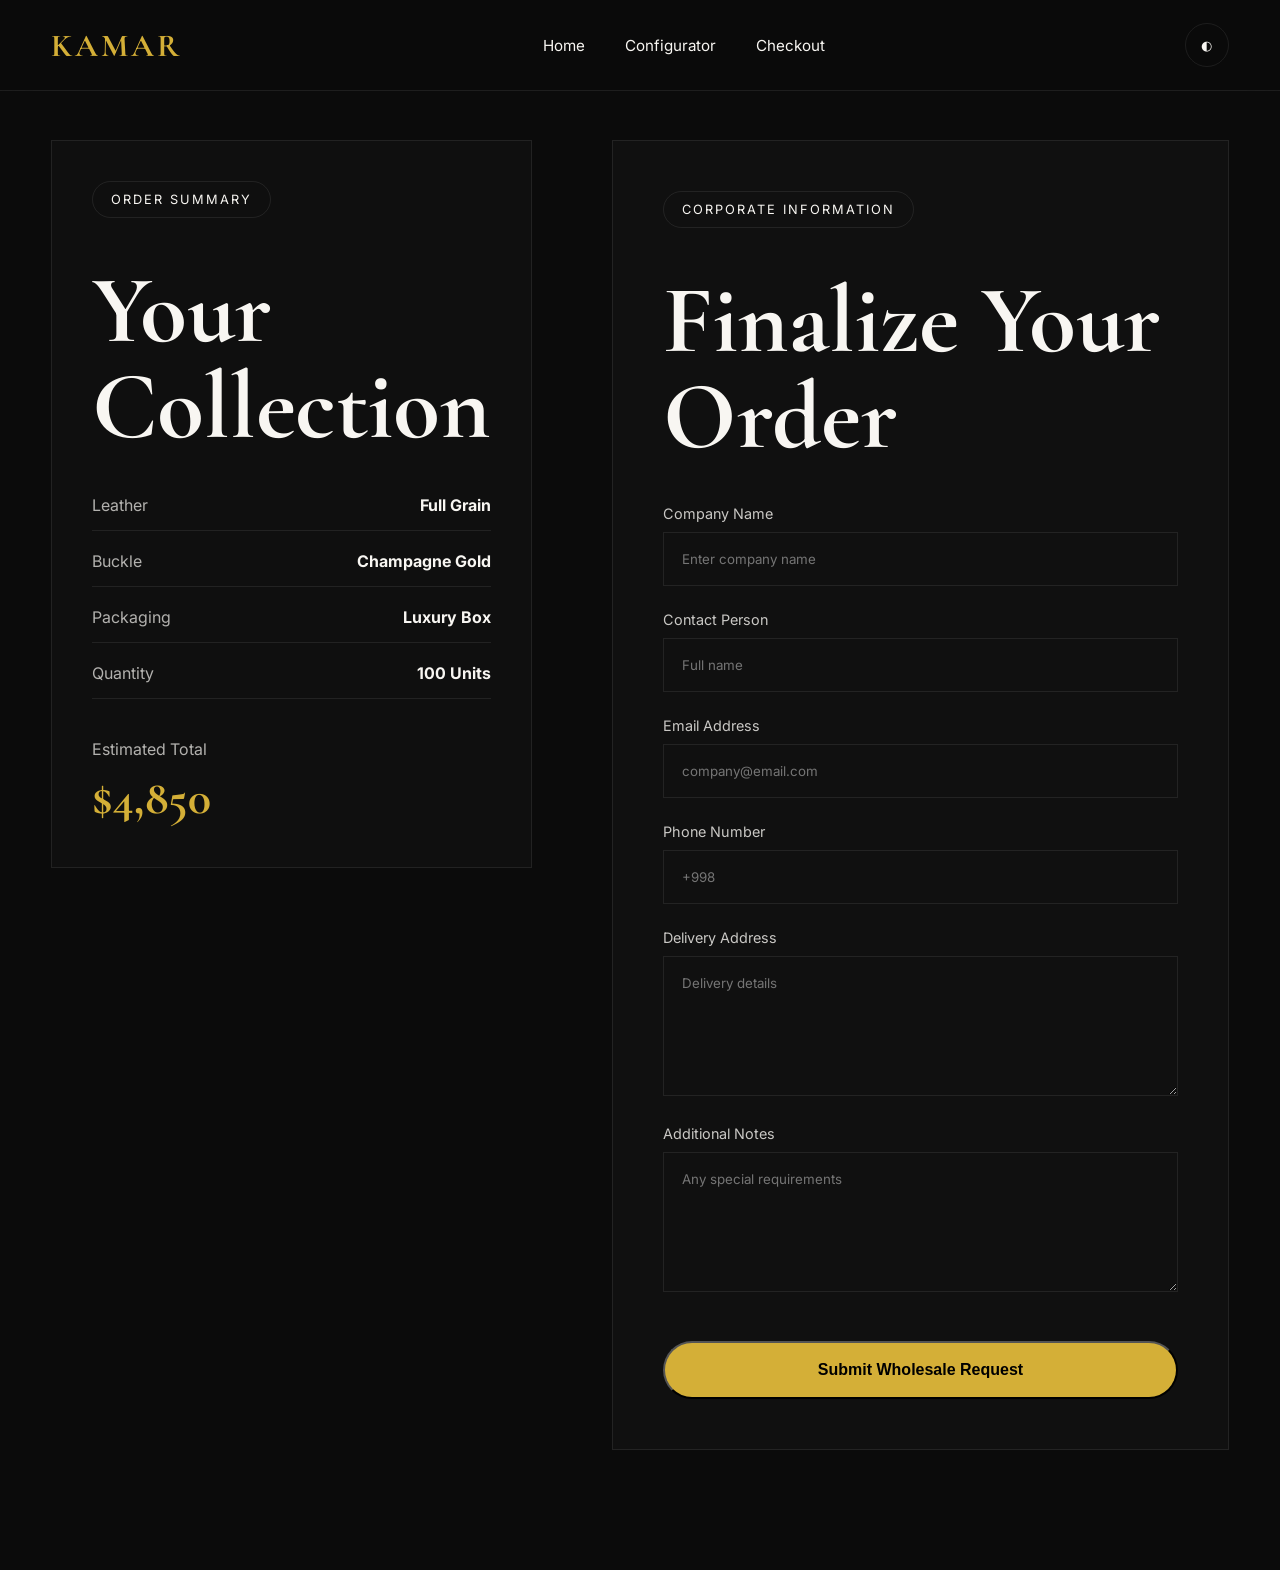
==== checkout.html @ 21da8a41 "Belt" ====
<!DOCTYPE html>
<html lang="en">
<head>

<meta charset="UTF-8">
<meta name="viewport" content="width=device-width, initial-scale=1.0">

<title>KAMAR | Corporate Checkout</title>

<link rel="preconnect" href="https://fonts.googleapis.com">
<link rel="preconnect" href="https://fonts.gstatic.com" crossorigin>

<link href="https://fonts.googleapis.com/css2?family=Cormorant+Garamond:wght@400;500;600;700&family=Inter:wght@300;400;500;600&display=swap" rel="stylesheet">

<link rel="stylesheet" href="assets/css/style.css">

</head>

<body>

<header class="header">

<div class="container">

<nav class="navbar">

<a href="index.html" class="logo">
KAMAR
</a>

<ul class="nav-links">

<li>
<a href="index.html">Home</a>
</li>

<li>
<a href="configurator.html">Configurator</a>
</li>

<li>
<a href="#">Checkout</a>
</li>

</ul>

<div class="nav-actions">

<button id="themeToggle" class="theme-btn">
◐
</button>

</div>

</nav>

</div>

</header>

<section class="checkout-page">

<div class="container">

<div class="checkout-grid">

<!-- ORDER SUMMARY -->

<div class="order-summary">

<span class="eyebrow">
Order Summary
</span>

<h2>
Your Collection
</h2>

<div class="summary-box">

<div class="summary-row">
<span>Leather</span>
<strong>Full Grain</strong>
</div>

<div class="summary-row">
<span>Buckle</span>
<strong>Champagne Gold</strong>
</div>

<div class="summary-row">
<span>Packaging</span>
<strong>Luxury Box</strong>
</div>

<div class="summary-row">
<span>Quantity</span>
<strong>100 Units</strong>
</div>

</div>

<div class="summary-total">

<span>Estimated Total</span>

<h3>
$4,850
</h3>

</div>

</div>

<!-- FORM -->

<div class="checkout-form">

<span class="eyebrow">
Corporate Information
</span>

<h2>
Finalize
Your Order
</h2>

<form>

<div class="form-group">

<label>
Company Name
</label>

<input
type="text"
placeholder="Enter company name">

</div>

<div class="form-group">

<label>
Contact Person
</label>

<input
type="text"
placeholder="Full name">

</div>

<div class="form-group">

<label>
Email Address
</label>

<input
type="email"
placeholder="company@email.com">

</div>

<div class="form-group">

<label>
Phone Number
</label>

<input
type="tel"
placeholder="+998">

</div>

<div class="form-group">

<label>
Delivery Address
</label>

<textarea
placeholder="Delivery details"></textarea>

</div>

<div class="form-group">

<label>
Additional Notes
</label>

<textarea
placeholder="Any special requirements"></textarea>

</div>

<button
type="submit"
class="btn-primary checkout-btn">

Submit Wholesale Request

</button>

</form>

</div>

</div>

</div>

</section>

<script src="assets/js/main.js"></script>

</body>
</html>
---- assets/css/style.css ----
:root {
  --obsidian: #0b0b0b;
  --espresso: #1a1512;
  --gold: #d4af37;
  --gold-soft: #b99528;
  --ivory: #f8f6f2;

  --ghost: rgba(255, 255, 255, 0.08);
  --ghost2: rgba(255, 255, 255, 0.04);

  --hero: clamp(4rem, 12vw, 12rem);
  --display: clamp(3rem, 8vw, 6rem);
  --h1: clamp(2rem, 5vw, 4rem);
  --h2: clamp(1.5rem, 4vw, 3rem);

  --body: clamp(0.95rem, 1vw, 1.1rem);
}

* {
  margin: 0;
  padding: 0;
  box-sizing: border-box;
}

html {
  scroll-behavior: smooth;
}

body {
  background: var(--obsidian);
  color: var(--ivory);

  font-family: "Inter", sans-serif;

  overflow-x: hidden;
}

a {
  text-decoration: none;
  color: inherit;
}

img {
  display: block;
  max-width: 100%;
}

.container {
  width: min(92%, 1500px);
  margin: auto;
}

/* SCROLLBAR */

::-webkit-scrollbar {
  width: 10px;
}

::-webkit-scrollbar-track {
  background: #080808;
}

::-webkit-scrollbar-thumb {
  background: var(--gold);
  border-radius: 20px;
}

/* NOISE */

.noise {
  position: fixed;
  inset: 0;

  background-image: radial-gradient(
    circle at 20% 20%,
    rgba(255, 255, 255, 0.02) 1px,
    transparent 1px
  );

  background-size: 6px 6px;

  pointer-events: none;

  z-index: -1;
}

/* CURSOR */

.cursor-glow {
  position: fixed;

  width: 400px;
  height: 400px;

  border-radius: 50%;

  background: radial-gradient(
    circle,
    rgba(212, 175, 55, 0.12),
    transparent 70%
  );

  pointer-events: none;

  transform: translate(-50%, -50%);

  z-index: -1;
}

/* HEADER */

.header {
  position: fixed;

  top: 0;
  left: 0;

  width: 100%;

  z-index: 1000;

  backdrop-filter: blur(20px);

  background: rgba(11, 11, 11, 0.6);

  border-bottom: 1px solid var(--ghost);
}

.navbar {
  height: 90px;

  display: flex;
  align-items: center;
  justify-content: space-between;
}

.logo {
  font-family: "Cormorant Garamond", serif;

  font-size: 2rem;
  font-weight: 700;

  letter-spacing: 3px;

  color: var(--gold);
}

.nav-links {
  display: flex;
  gap: 40px;

  list-style: none;
}

.nav-links a {
  font-size: 0.95rem;

  position: relative;
}

.nav-links a::after {
  content: "";

  position: absolute;

  left: 0;
  bottom: -8px;

  width: 0;
  height: 1px;

  background: var(--gold);

  transition: 0.3s;
}

.nav-links a:hover::after {
  width: 100%;
}

.nav-actions {
  display: flex;
  align-items: center;
  gap: 20px;
}

.theme-btn {
  width: 44px;
  height: 44px;

  border: 1px solid var(--ghost);

  background: none;

  color: var(--ivory);

  cursor: pointer;

  border-radius: 50%;
}

.burger {
  display: none;

  background: none;
  border: none;

  cursor: pointer;
}

.burger span {
  display: block;

  width: 28px;
  height: 2px;

  margin: 6px 0;

  background: var(--ivory);
}

/* MOBILE MENU */

.mobile-menu {
  position: fixed;

  top: 90px;
  left: -100%;

  width: 100%;

  background: #111;

  display: flex;
  flex-direction: column;

  padding: 30px;

  gap: 25px;

  transition: 0.4s;

  z-index: 999;
}

.mobile-menu.active {
  left: 0;
}

/* HERO */

.hero {
  min-height: 100vh;

  display: flex;
  align-items: center;

  padding-top: 90px;
}

.hero-grid {
  display: grid;

  grid-template-columns: 1.2fr 0.8fr;

  align-items: center;

  gap: 60px;
}

.eyebrow {
  display: inline-block;

  padding: 10px 18px;

  border: 1px solid var(--ghost);

  border-radius: 100px;

  font-size: 0.8rem;

  letter-spacing: 2px;
  text-transform: uppercase;

  margin-bottom: 25px;
}

.hero-content h1 {
  font-family: "Cormorant Garamond", serif;

  font-size: var(--hero);

  line-height: 0.85;

  margin-bottom: 25px;
}

.hero-content p {
  max-width: 500px;

  font-size: 1.1rem;

  line-height: 1.8;

  opacity: 0.75;
}

.hero-buttons {
  display: flex;
  gap: 20px;

  margin-top: 40px;
}

.btn-primary {
  padding: 18px 34px;

  background: var(--gold);

  color: #000;

  font-weight: 600;

  border-radius: 999px;

  transition: 0.35s;
}

.btn-primary:hover {
  transform: translateY(-4px);
}

.btn-secondary {
  padding: 18px 34px;

  border: 1px solid var(--ghost);

  border-radius: 999px;
}

.hero-visual {
  position: relative;

  height: 700px;

  display: flex;
  align-items: center;
  justify-content: center;
}
/* BELT SHOWCASE */

.belt-showcase {
  position: relative;

  width: 100%;
  height: 100%;

  display: flex;
  align-items: center;
  justify-content: center;
}

.belt-image {
  width: min(650px, 100%);

  filter: drop-shadow(0 40px 80px rgba(0, 0, 0, 0.7));

  transform: rotate(-12deg);

  animation: floatBelt 8s ease-in-out infinite;
}

@keyframes floatBelt {
  0%,
  100% {
    transform: rotate(-12deg) translateY(0);
  }

  50% {
    transform: rotate(-8deg) translateY(-20px);
  }
}

.floating-card {
  position: absolute;

  padding: 18px 22px;

  background: rgba(255, 255, 255, 0.03);

  backdrop-filter: blur(20px);

  border: 1px solid var(--ghost);

  border-radius: 18px;

  font-size: 0.9rem;

  line-height: 1.7;
}

.top-card {
  top: 15%;
  right: 0;
}

.bottom-card {
  bottom: 15%;
  left: 0;
}

/* STORY */

.story {
  padding: 140px 0;
}

.section-title {
  margin-bottom: 80px;
}

.section-title span {
  color: var(--gold);

  letter-spacing: 3px;

  text-transform: uppercase;

  font-size: 0.8rem;
}

.section-title h2 {
  font-family: "Cormorant Garamond", serif;

  font-size: var(--display);

  margin-top: 20px;

  line-height: 1;
}

.story-grid {
  display: grid;

  grid-template-columns: 1fr 1fr;

  gap: 80px;

  align-items: center;
}

.story-text {
  font-size: 1.05rem;

  line-height: 2;

  opacity: 0.85;
}

.story-text p {
  margin-bottom: 25px;
}

.story-image {
  height: 600px;

  position: relative;
}

.image-frame {
  width: 100%;
  height: 100%;

  border: 1px solid var(--ghost);

  background: linear-gradient(
    135deg,
    rgba(212, 175, 55, 0.06),
    rgba(255, 255, 255, 0.01)
  );

  position: relative;

  overflow: hidden;
}

.image-frame::before {
  content: "";

  position: absolute;

  inset: 40px;

  border: 1px solid var(--ghost);
}

/* STATS */

.stats {
  padding: 120px 0;

  border-top: 1px solid var(--ghost);

  border-bottom: 1px solid var(--ghost);
}

.stats-grid {
  display: grid;

  grid-template-columns: repeat(4, 1fr);

  gap: 30px;
}

.stat {
  padding: 40px;

  border: 1px solid var(--ghost);

  background: rgba(255, 255, 255, 0.02);
}

.stat h3 {
  font-family: "Cormorant Garamond", serif;

  font-size: 4rem;

  color: var(--gold);

  margin-bottom: 10px;
}

.stat p {
  opacity: 0.7;
}

/* FEATURE */

.feature {
  padding: 150px 0;
}

.feature-grid {
  display: grid;

  grid-template-columns: 1fr 1fr;

  gap: 100px;

  align-items: center;
}

.feature-left h2 {
  font-family: "Cormorant Garamond", serif;

  font-size: var(--display);

  line-height: 1;

  margin: 25px 0;
}

.feature-left p {
  line-height: 2;

  opacity: 0.8;

  max-width: 500px;

  margin-bottom: 40px;
}

.feature-right {
  display: grid;

  grid-template-columns: repeat(2, 1fr);

  gap: 25px;
}

.feature-box {
  padding: 40px;

  border: 1px solid var(--ghost);

  background: rgba(255, 255, 255, 0.02);

  transition: 0.35s;

  min-height: 220px;
}

.feature-box:hover {
  transform: translateY(-8px);

  border-color: var(--gold);
}

.feature-box span {
  font-size: 3rem;

  font-family: "Cormorant Garamond", serif;

  color: var(--gold);

  display: block;

  margin-bottom: 25px;
}

.feature-box h4 {
  font-size: 1.2rem;

  font-weight: 500;

  line-height: 1.6;
}
/* CTA */

.cta {
  padding: 160px 0;
}

.cta-box {
  text-align: center;

  padding: 100px 50px;

  border: 1px solid var(--ghost);

  background: linear-gradient(
    135deg,
    rgba(212, 175, 55, 0.04),
    rgba(255, 255, 255, 0.01)
  );

  position: relative;

  overflow: hidden;
}

.cta-box::before {
  content: "";

  position: absolute;

  width: 500px;
  height: 500px;

  background: radial-gradient(
    circle,
    rgba(212, 175, 55, 0.08),
    transparent 70%
  );

  top: -250px;
  right: -250px;
}

.cta-box span {
  display: block;

  color: var(--gold);

  letter-spacing: 5px;

  margin-bottom: 20px;

  text-transform: uppercase;

  font-size: 0.8rem;
}

.cta-box h2 {
  font-family: "Cormorant Garamond", serif;

  font-size: var(--display);

  line-height: 1;

  margin-bottom: 25px;
}

.cta-box p {
  max-width: 700px;

  margin: auto;

  line-height: 2;

  opacity: 0.75;

  margin-bottom: 40px;
}

/* FOOTER */

.footer {
  padding: 60px 0;

  border-top: 1px solid var(--ghost);
}

.footer-content {
  display: flex;

  justify-content: space-between;

  align-items: center;

  gap: 30px;
}

.footer h3 {
  font-family: "Cormorant Garamond", serif;

  font-size: 2rem;

  color: var(--gold);

  margin-bottom: 8px;
}

.footer p {
  opacity: 0.7;
}

.footer div:last-child {
  display: flex;
  gap: 25px;
}

.footer a {
  opacity: 0.7;

  transition: 0.3s;
}

.footer a:hover {
  opacity: 1;

  color: var(--gold);
}

/* SCROLL ANIMATION */

.reveal {
  opacity: 0;

  transform: translateY(70px);

  transition: 1s ease;
}

.reveal.active {
  opacity: 1;

  transform: translateY(0);
}

/* LIGHT MODE */

body.light {
  background: #f6f3ed;
  color: #111;
}

body.light .header {
  background: rgba(255, 255, 255, 0.75);
}

body.light .logo {
  color: #8b6a0e;
}

body.light .theme-btn {
  color: #111;

  border-color: rgba(0, 0, 0, 0.12);
}

body.light .feature-box,
body.light .stat,
body.light .floating-card,
body.light .cta-box {
  background: rgba(255, 255, 255, 0.8);
}

body.light .btn-secondary {
  border: 1px solid rgba(0, 0, 0, 0.15);
}

body.light .mobile-menu {
  background: #fff;
}

body.light .burger span {
  background: #111;
}

/* TABLET */

@media (max-width: 1100px) {
  .hero-grid,
  .story-grid,
  .feature-grid {
    grid-template-columns: 1fr;
  }

  .hero-content {
    order: 2;
  }

  .hero-visual {
    order: 1;

    height: 500px;
  }

  .feature-right {
    margin-top: 30px;
  }

  .stats-grid {
    grid-template-columns: repeat(2, 1fr);
  }
}

/* MOBILE */

@media (max-width: 768px) {
  .nav-links {
    display: none;
  }

  .burger {
    display: block;
  }

  .hero {
    padding-top: 140px;
  }

  .hero-grid {
    display: flex;
    flex-direction: column;
  }

  .hero-content h1 {
    font-size: clamp(3rem, 16vw, 7rem);
  }

  .hero-buttons {
    flex-direction: column;

    width: 100%;
  }

  .hero-buttons a {
    width: 100%;

    text-align: center;
  }

  .hero-visual {
    height: 380px;
  }

  .belt-image {
    width: 100%;

    max-width: 420px;
  }

  .top-card {
    top: 5%;

    right: 5%;
  }

  .bottom-card {
    left: 5%;

    bottom: 5%;
  }

  .story {
    padding: 100px 0;
  }

  .story-grid {
    display: flex;
    flex-direction: column;
  }

  .story-image {
    height: 400px;
  }

  .stats-grid {
    grid-template-columns: 1fr;
  }

  .feature-right {
    grid-template-columns: 1fr;
  }

  .feature-box {
    min-height: auto;
  }

  .cta-box {
    padding: 60px 25px;
  }

  .footer-content {
    flex-direction: column;

    align-items: flex-start;
  }

  .footer div:last-child {
    flex-wrap: wrap;
  }
}

/* SMALL DEVICES */

@media (max-width: 390px) {
  .container {
    width: 94%;
  }

  .hero-content h1 {
    font-size: clamp(2.7rem, 15vw, 5rem);
  }

  .hero-content p {
    font-size: 0.95rem;
  }

  .stat {
    padding: 25px;
  }

  .feature-box {
    padding: 25px;
  }

  .cta-box {
    padding: 45px 20px;
  }
}

/* ULTRA WIDE */

@media (min-width: 2200px) {
  .container {
    max-width: 1900px;
  }

  .hero {
    min-height: 120vh;
  }

  .hero-visual {
    height: 900px;
  }

  .belt-image {
    width: 850px;
  }
}

/* SELECTION */

::selection {
  background: var(--gold);

  color: #000;
}
.configurator-page {
  padding-top: 140px;
  padding-bottom: 120px;
}

.config-grid {
  display: grid;
  grid-template-columns: 0.9fr 1.1fr;

  gap: 80px;
}

.sticky-preview {
  position: sticky;
  top: 120px;

  border: 1px solid var(--ghost);

  padding: 40px;
}

.preview-card {
  margin-top: 30px;

  padding-top: 25px;

  border-top: 1px solid var(--ghost);
}

.option-group {
  margin-bottom: 40px;
}

.option-group h3 {
  margin-bottom: 20px;

  font-size: 1rem;
}

.option-grid {
  display: grid;

  grid-template-columns: repeat(2, 1fr);

  gap: 15px;
}

.option-btn {
  padding: 18px;

  background: transparent;

  border: 1px solid var(--ghost);

  color: inherit;

  cursor: pointer;

  transition: 0.3s;
}

.option-btn:hover,
.option-btn.active {
  border-color: var(--gold);

  background: rgba(212, 175, 55, 0.08);
}

.config-input,
.config-select {
  width: 100%;

  padding: 18px;

  background: transparent;

  border: 1px solid var(--ghost);

  color: inherit;

  outline: none;
}

@media (max-width: 768px) {
  .config-grid {
    display: flex;
    flex-direction: column;
  }

  .sticky-preview {
    position: relative;
    top: 0;
  }

  .option-grid {
    grid-template-columns: 1fr;
  }
}

/* CHECKOUT PAGE */

.checkout-page {
  padding-top: 140px;
  padding-bottom: 120px;
}

.checkout-grid {
  display: grid;
  grid-template-columns: 0.8fr 1.2fr;

  gap: 80px;
}

.order-summary {
  border: 1px solid var(--ghost);

  padding: 40px;

  height: max-content;

  position: sticky;
  top: 120px;

  background: rgba(255, 255, 255, 0.02);
}

.order-summary h2,
.checkout-form h2 {
  font-family: "Cormorant Garamond", serif;

  font-size: var(--display);

  line-height: 1;

  margin: 20px 0 40px;
}

.summary-box {
  display: flex;
  flex-direction: column;

  gap: 20px;
}

.summary-row {
  display: flex;
  justify-content: space-between;

  padding-bottom: 15px;

  border-bottom: 1px solid var(--ghost);
}

.summary-row span {
  opacity: 0.7;
}

.summary-total {
  margin-top: 40px;
}

.summary-total span {
  opacity: 0.7;
}

.summary-total h3 {
  font-size: 3rem;

  color: var(--gold);

  margin-top: 10px;

  font-family: "Cormorant Garamond", serif;
}

.checkout-form {
  border: 1px solid var(--ghost);

  padding: 50px;

  background: rgba(255, 255, 255, 0.02);
}

.form-group {
  margin-bottom: 25px;
}

.form-group label {
  display: block;

  margin-bottom: 10px;

  font-size: 0.9rem;

  opacity: 0.8;
}

.form-group input,
.form-group textarea {
  width: 100%;

  padding: 18px;

  background: transparent;

  border: 1px solid var(--ghost);

  color: inherit;

  outline: none;

  font-family: inherit;

  transition: 0.3s;
}

.form-group textarea {
  min-height: 140px;

  resize: vertical;
}

.form-group input:focus,
.form-group textarea:focus {
  border-color: var(--gold);

  box-shadow: 0 0 20px rgba(212, 175, 55, 0.12);
}

.checkout-btn {
  width: 100%;

  margin-top: 20px;

  font-size: 1rem;
}

@media (max-width: 768px) {
  .checkout-grid {
    display: flex;
    flex-direction: column;

    gap: 40px;
  }

  .order-summary {
    position: relative;
    top: 0;
  }

  .checkout-form {
    padding: 30px 20px;
  }
}
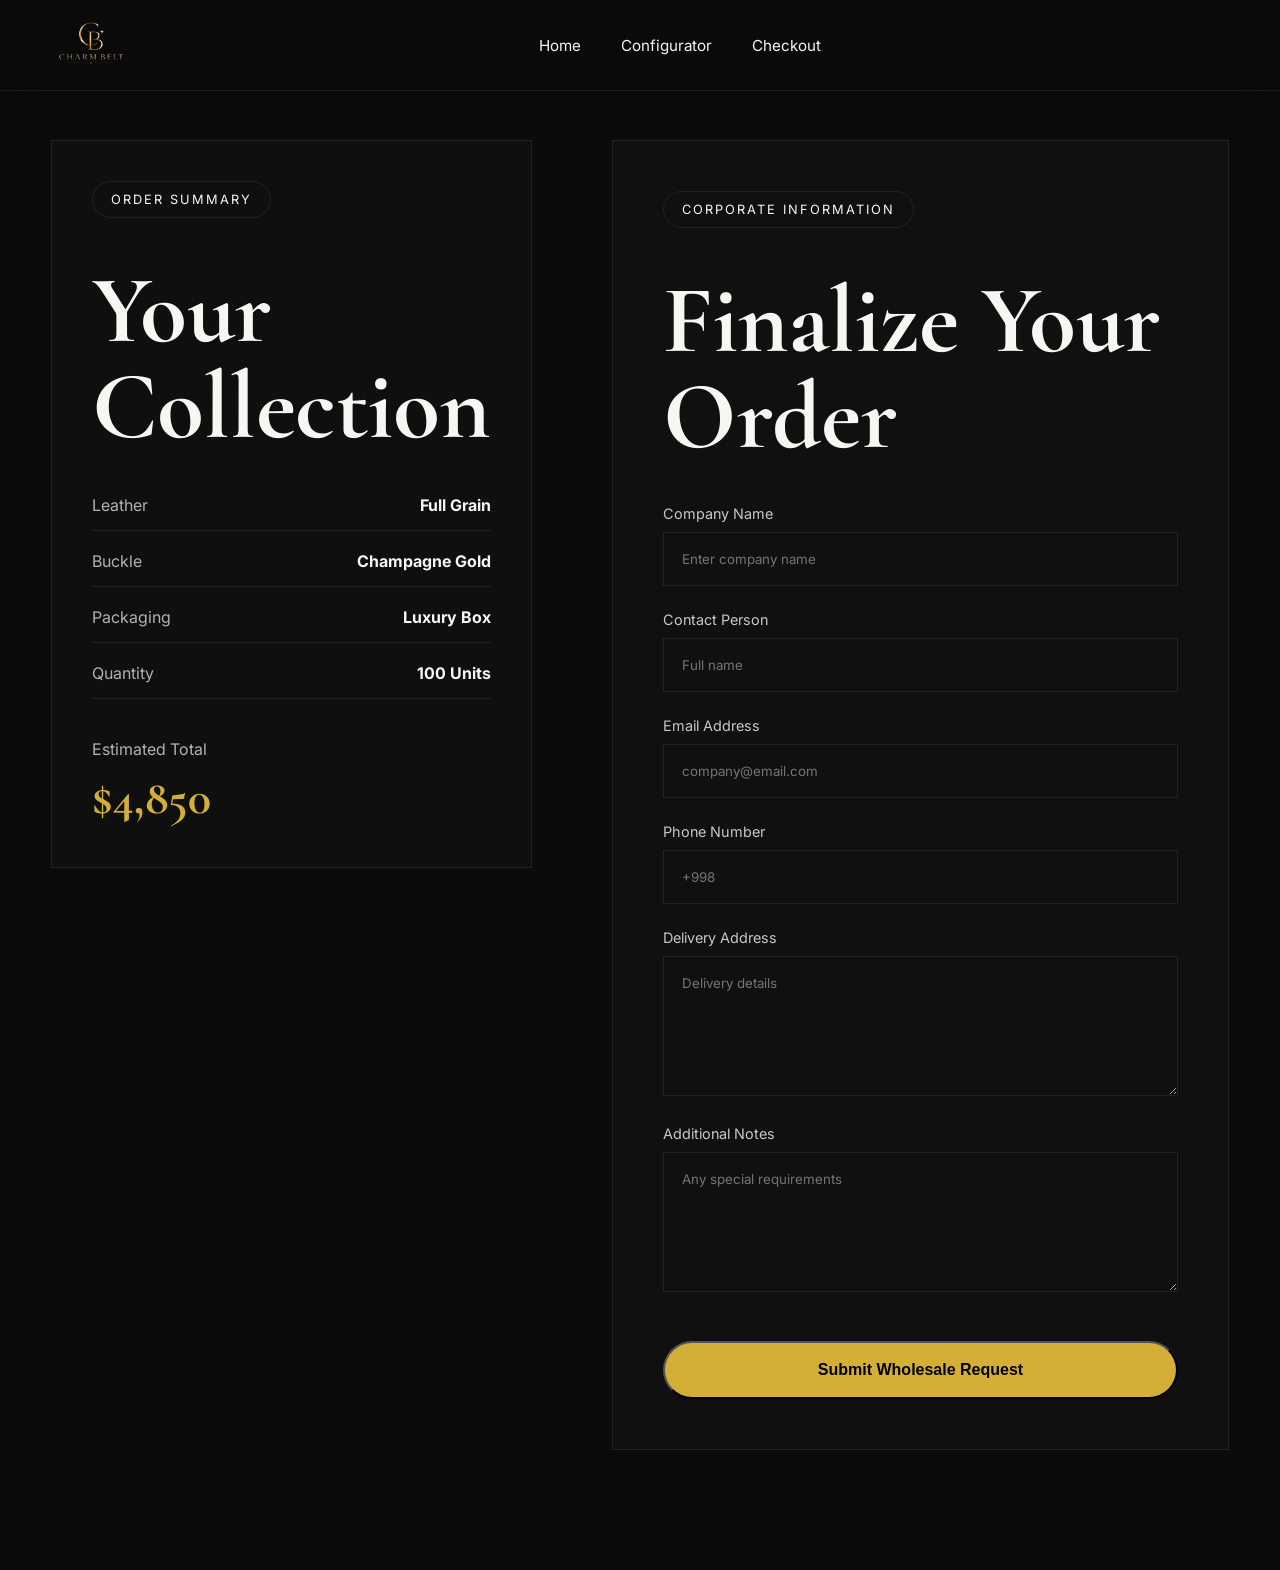
==== commit f36d9475: "New update" ====
--- a/checkout.html
+++ b/checkout.html
@@ -1,222 +1,148 @@
-<!DOCTYPE html>
+<!doctype html>
 <html lang="en">
-<head>
+  <head>
+    <meta charset="UTF-8" />
+    <meta name="viewport" content="width=device-width, initial-scale=1.0" />
 
-<meta charset="UTF-8">
-<meta name="viewport" content="width=device-width, initial-scale=1.0">
+    <title>BELT | Corporate Checkout</title>
 
-<title>KAMAR | Corporate Checkout</title>
+    <link rel="preconnect" href="https://fonts.googleapis.com" />
+    <link rel="preconnect" href="https://fonts.gstatic.com" crossorigin />
 
-<link rel="preconnect" href="https://fonts.googleapis.com">
-<link rel="preconnect" href="https://fonts.gstatic.com" crossorigin>
+    <link
+      href="https://fonts.googleapis.com/css2?family=Cormorant+Garamond:wght@400;500;600;700&family=Inter:wght@300;400;500;600&display=swap"
+      rel="stylesheet"
+    />
 
-<link href="https://fonts.googleapis.com/css2?family=Cormorant+Garamond:wght@400;500;600;700&family=Inter:wght@300;400;500;600&display=swap" rel="stylesheet">
+    <link rel="stylesheet" href="assets/css/style.css" />
+    <link
+      rel="shortcut icon"
+      href="./assets/img/favicon.ico"
+      type="image/x-icon"
+    />
+  </head>
 
-<link rel="stylesheet" href="assets/css/style.css">
+  <body>
+    <header class="header">
+      <div class="container">
+        <nav class="navbar">
+          <a href="index.html" class="logo"
+            ><img src="./assets/img/logo.png" alt=""
+          /></a>
 
-</head>
+          <ul class="nav-links">
+            <li>
+              <a href="index.html">Home</a>
+            </li>
 
-<body>
+            <li>
+              <a href="configurator.html">Configurator</a>
+            </li>
 
-<header class="header">
+            <li>
+              <a href="#">Checkout</a>
+            </li>
+          </ul>
 
-<div class="container">
+          <div class="nav-actions">
+            <!-- <button id="themeToggle" class="theme-btn">◐</button> -->
+          </div>
+        </nav>
+      </div>
+    </header>
 
-<nav class="navbar">
+    <section class="checkout-page">
+      <div class="container">
+        <div class="checkout-grid">
+          <!-- ORDER SUMMARY -->
 
-<a href="index.html" class="logo">
-KAMAR
-</a>
+          <div class="order-summary">
+            <span class="eyebrow"> Order Summary </span>
 
-<ul class="nav-links">
+            <h2>Your Collection</h2>
 
-<li>
-<a href="index.html">Home</a>
-</li>
+            <div class="summary-box">
+              <div class="summary-row">
+                <span>Leather</span>
+                <strong>Full Grain</strong>
+              </div>
 
-<li>
-<a href="configurator.html">Configurator</a>
-</li>
+              <div class="summary-row">
+                <span>Buckle</span>
+                <strong>Champagne Gold</strong>
+              </div>
 
-<li>
-<a href="#">Checkout</a>
-</li>
+              <div class="summary-row">
+                <span>Packaging</span>
+                <strong>Luxury Box</strong>
+              </div>
 
-</ul>
+              <div class="summary-row">
+                <span>Quantity</span>
+                <strong>100 Units</strong>
+              </div>
+            </div>
 
-<div class="nav-actions">
+            <div class="summary-total">
+              <span>Estimated Total</span>
 
-<button id="themeToggle" class="theme-btn">
-◐
-</button>
+              <h3>$4,850</h3>
+            </div>
+          </div>
 
-</div>
+          <!-- FORM -->
 
-</nav>
+          <div class="checkout-form">
+            <span class="eyebrow"> Corporate Information </span>
 
-</div>
+            <h2>Finalize Your Order</h2>
 
-</header>
+            <form>
+              <div class="form-group">
+                <label> Company Name </label>
 
-<section class="checkout-page">
+                <input type="text" placeholder="Enter company name" />
+              </div>
 
-<div class="container">
+              <div class="form-group">
+                <label> Contact Person </label>
 
-<div class="checkout-grid">
+                <input type="text" placeholder="Full name" />
+              </div>
 
-<!-- ORDER SUMMARY -->
+              <div class="form-group">
+                <label> Email Address </label>
 
-<div class="order-summary">
+                <input type="email" placeholder="company@email.com" />
+              </div>
 
-<span class="eyebrow">
-Order Summary
-</span>
+              <div class="form-group">
+                <label> Phone Number </label>
 
-<h2>
-Your Collection
-</h2>
+                <input type="tel" placeholder="+998" />
+              </div>
 
-<div class="summary-box">
+              <div class="form-group">
+                <label> Delivery Address </label>
 
-<div class="summary-row">
-<span>Leather</span>
-<strong>Full Grain</strong>
-</div>
+                <textarea placeholder="Delivery details"></textarea>
+              </div>
 
-<div class="summary-row">
-<span>Buckle</span>
-<strong>Champagne Gold</strong>
-</div>
+              <div class="form-group">
+                <label> Additional Notes </label>
 
-<div class="summary-row">
-<span>Packaging</span>
-<strong>Luxury Box</strong>
-</div>
+                <textarea placeholder="Any special requirements"></textarea>
+              </div>
 
-<div class="summary-row">
-<span>Quantity</span>
-<strong>100 Units</strong>
-</div>
+              <button type="submit" class="btn-primary checkout-btn">
+                Submit Wholesale Request
+              </button>
+            </form>
+          </div>
+        </div>
+      </div>
+    </section>
 
-</div>
-
-<div class="summary-total">
-
-<span>Estimated Total</span>
-
-<h3>
-$4,850
-</h3>
-
-</div>
-
-</div>
-
-<!-- FORM -->
-
-<div class="checkout-form">
-
-<span class="eyebrow">
-Corporate Information
-</span>
-
-<h2>
-Finalize
-Your Order
-</h2>
-
-<form>
-
-<div class="form-group">
-
-<label>
-Company Name
-</label>
-
-<input
-type="text"
-placeholder="Enter company name">
-
-</div>
-
-<div class="form-group">
-
-<label>
-Contact Person
-</label>
-
-<input
-type="text"
-placeholder="Full name">
-
-</div>
-
-<div class="form-group">
-
-<label>
-Email Address
-</label>
-
-<input
-type="email"
-placeholder="company@email.com">
-
-</div>
-
-<div class="form-group">
-
-<label>
-Phone Number
-</label>
-
-<input
-type="tel"
-placeholder="+998">
-
-</div>
-
-<div class="form-group">
-
-<label>
-Delivery Address
-</label>
-
-<textarea
-placeholder="Delivery details"></textarea>
-
-</div>
-
-<div class="form-group">
-
-<label>
-Additional Notes
-</label>
-
-<textarea
-placeholder="Any special requirements"></textarea>
-
-</div>
-
-<button
-type="submit"
-class="btn-primary checkout-btn">
-
-Submit Wholesale Request
-
-</button>
-
-</form>
-
-</div>
-
-</div>
-
-</div>
-
-</section>
-
-<script src="assets/js/main.js"></script>
-
-</body>
+    <script src="assets/js/main.js"></script>
+  </body>
 </html>
-
--- a/assets/css/style.css
+++ b/assets/css/style.css
@@ -135,14 +135,8 @@
 }
 
 .logo {
-  font-family: "Cormorant Garamond", serif;
-
-  font-size: 2rem;
-  font-weight: 700;
-
-  letter-spacing: 3px;
-
-  color: var(--gold);
+  width: 80px;
+  height: 80px;
 }
 
 .nav-links {
